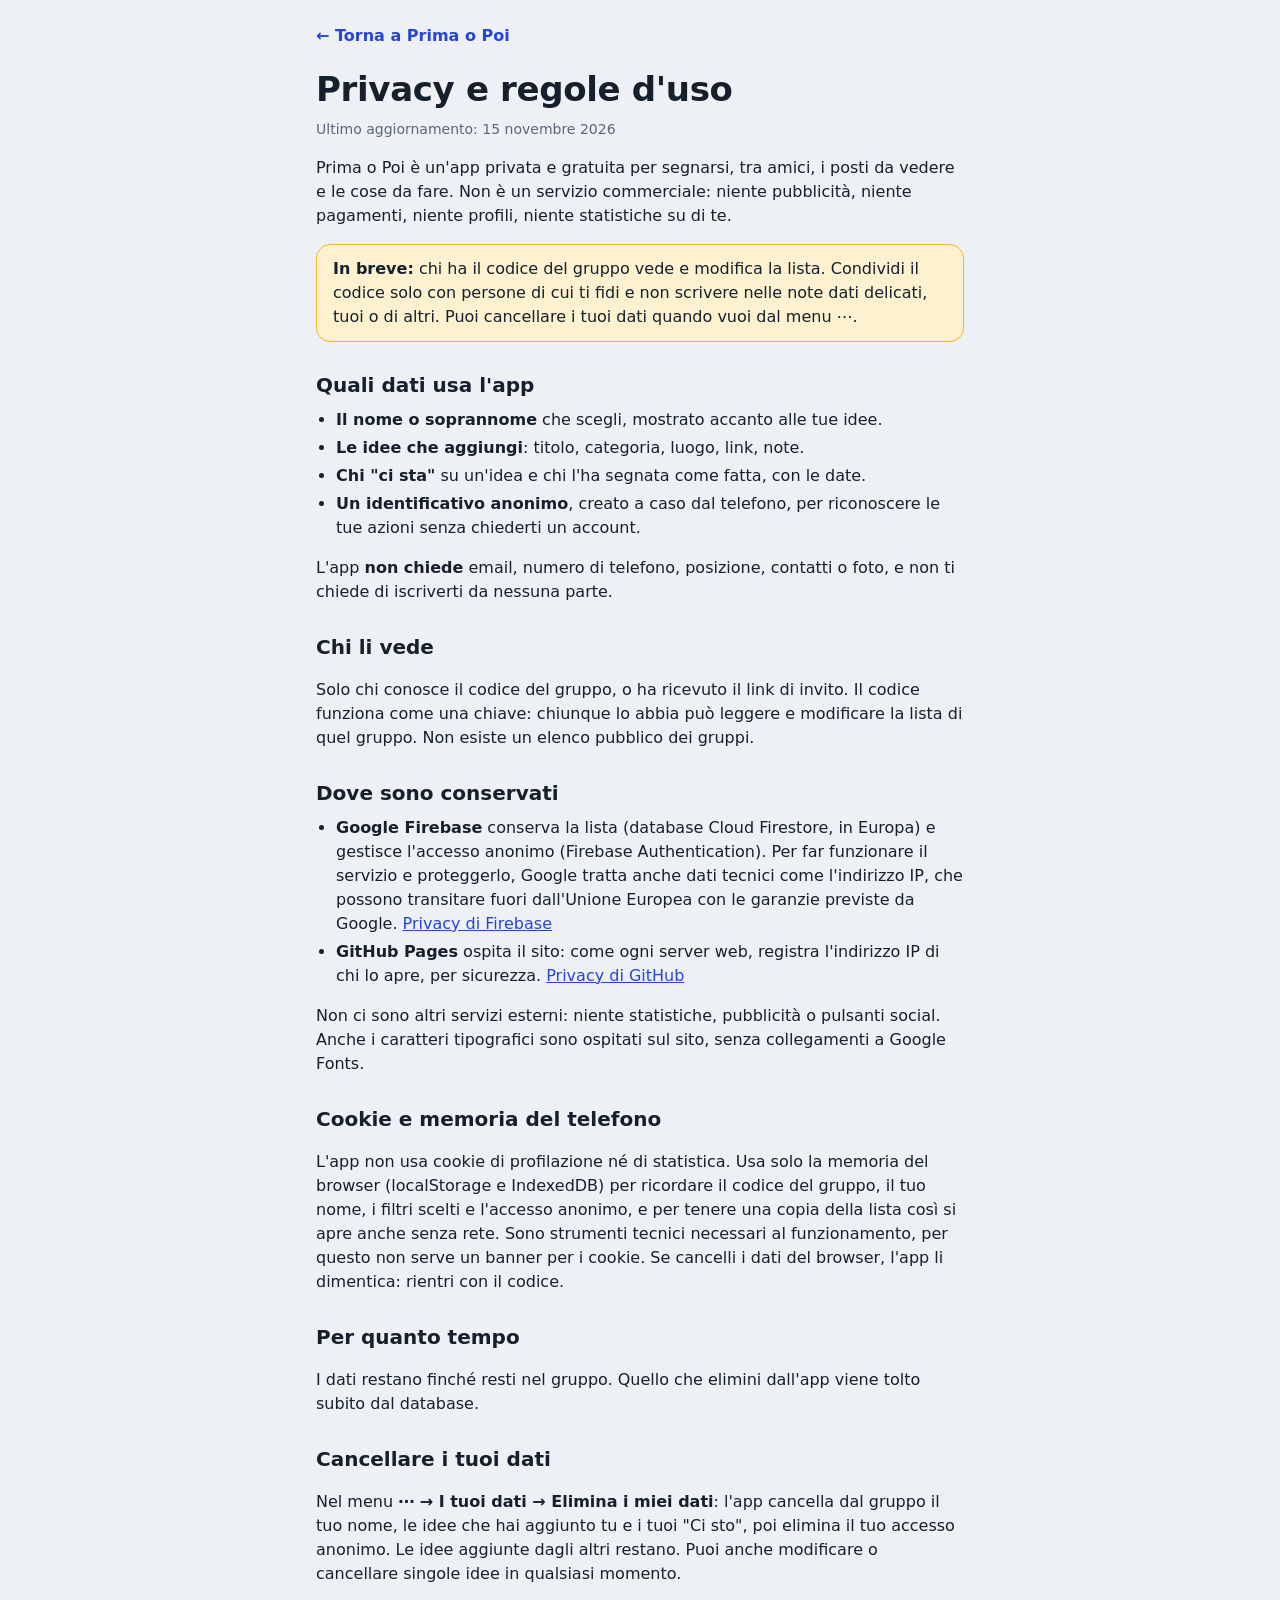
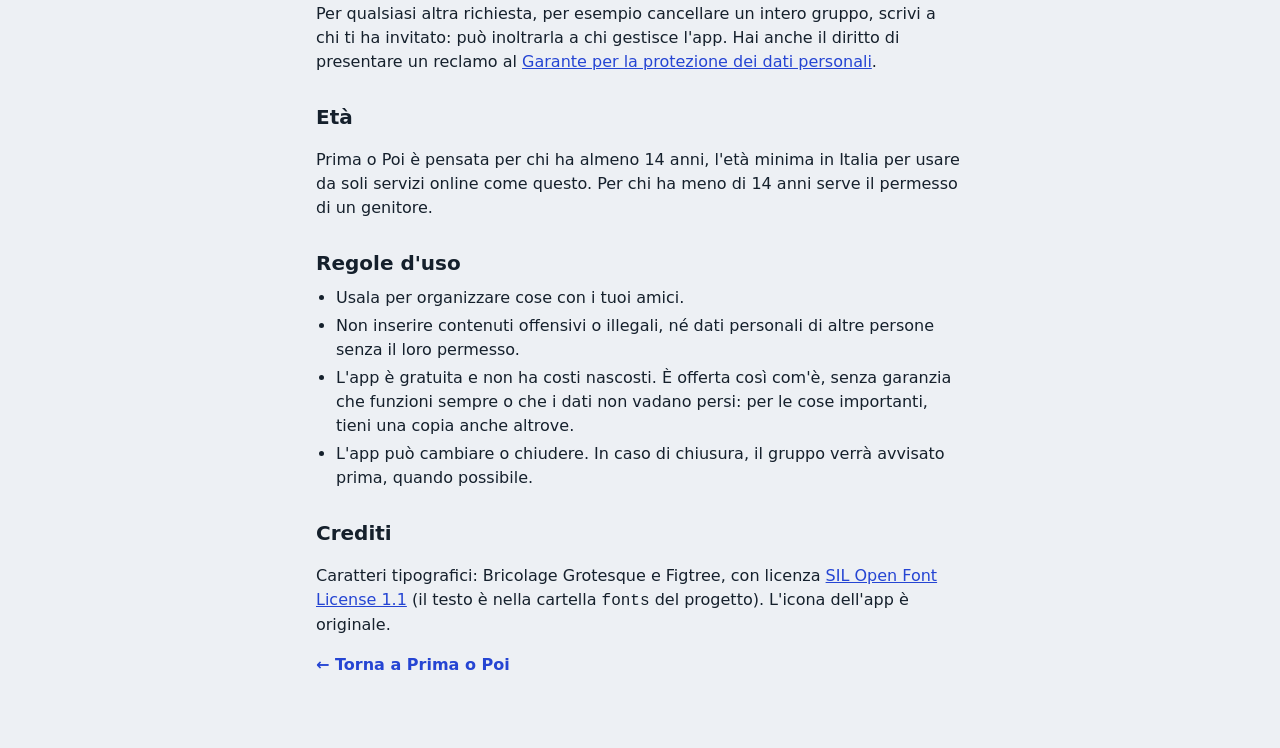
==== privacy.html @ 7137e822 "Privacy: pagina informativa, eliminazione dei propri dati, font ospitati sul sito - privacy.html con" ====
<!doctype html>
<html lang="it">
<head>
<meta charset="utf-8">
<meta name="viewport" content="width=device-width, initial-scale=1, viewport-fit=cover">
<title>Privacy e regole · Prima o Poi</title>
<meta name="theme-color" content="#EDF0F4" media="(prefers-color-scheme: light)">
<meta name="theme-color" content="#0E131A" media="(prefers-color-scheme: dark)">
<link rel="icon" href="icons/icon-192.png" type="image/png">
<link rel="stylesheet" href="style.css">
<style>
  .doc { max-width: 680px; margin: 0 auto; padding: max(24px, env(safe-area-inset-top)) var(--gut-r) max(48px, env(safe-area-inset-bottom)) var(--gut-l); }
  .doc h1 { font-size: 34px; letter-spacing: -0.01em; margin: 8px 0 4px; }
  .doc h2 { font-size: 20px; margin: 28px 0 8px; }
  .doc p, .doc li { max-width: 65ch; }
  .doc ul { padding-left: 20px; margin: 8px 0; }
  .doc li { margin: 4px 0; }
  .doc a { color: var(--accent); }
  .doc .back { display: inline-block; font-weight: 600; text-decoration: none; margin-bottom: 8px; }
  .doc .updated { color: var(--muted); font-size: 14px; margin: 0 0 8px; }
  .doc .box { background: var(--sun-soft); border: 1px solid var(--sun); border-radius: var(--r); padding: 12px 16px; margin: 16px 0; }
</style>
</head>
<body>
<main class="doc">
  <a class="back" href="./">← Torna a Prima o Poi</a>
  <h1>Privacy e regole d'uso</h1>
  <p class="updated">Ultimo aggiornamento: 15 novembre 2026</p>

  <p>Prima o Poi è un'app privata e gratuita per segnarsi, tra amici, i posti da vedere e le cose da fare. Non è un servizio commerciale: niente pubblicità, niente pagamenti, niente profili, niente statistiche su di te.</p>

  <div class="box">
    <strong>In breve:</strong> chi ha il codice del gruppo vede e modifica la lista. Condividi il codice solo con persone di cui ti fidi e non scrivere nelle note dati delicati, tuoi o di altri. Puoi cancellare i tuoi dati quando vuoi dal menu ⋯.
  </div>

  <h2>Quali dati usa l'app</h2>
  <ul>
    <li><strong>Il nome o soprannome</strong> che scegli, mostrato accanto alle tue idee.</li>
    <li><strong>Le idee che aggiungi</strong>: titolo, categoria, luogo, link, note.</li>
    <li><strong>Chi "ci sta"</strong> su un'idea e chi l'ha segnata come fatta, con le date.</li>
    <li><strong>Un identificativo anonimo</strong>, creato a caso dal telefono, per riconoscere le tue azioni senza chiederti un account.</li>
  </ul>
  <p>L'app <strong>non chiede</strong> email, numero di telefono, posizione, contatti o foto, e non ti chiede di iscriverti da nessuna parte.</p>

  <h2>Chi li vede</h2>
  <p>Solo chi conosce il codice del gruppo, o ha ricevuto il link di invito. Il codice funziona come una chiave: chiunque lo abbia può leggere e modificare la lista di quel gruppo. Non esiste un elenco pubblico dei gruppi.</p>

  <h2>Dove sono conservati</h2>
  <ul>
    <li><strong>Google Firebase</strong> conserva la lista (database Cloud Firestore, in Europa) e gestisce l'accesso anonimo (Firebase Authentication). Per far funzionare il servizio e proteggerlo, Google tratta anche dati tecnici come l'indirizzo IP, che possono transitare fuori dall'Unione Europea con le garanzie previste da Google. <a href="https://firebase.google.com/support/privacy" target="_blank" rel="noopener">Privacy di Firebase</a></li>
    <li><strong>GitHub Pages</strong> ospita il sito: come ogni server web, registra l'indirizzo IP di chi lo apre, per sicurezza. <a href="https://docs.github.com/it/site-policy/privacy-policies/github-general-privacy-statement" target="_blank" rel="noopener">Privacy di GitHub</a></li>
  </ul>
  <p>Non ci sono altri servizi esterni: niente statistiche, pubblicità o pulsanti social. Anche i caratteri tipografici sono ospitati sul sito, senza collegamenti a Google Fonts.</p>

  <h2>Cookie e memoria del telefono</h2>
  <p>L'app non usa cookie di profilazione né di statistica. Usa solo la memoria del browser (localStorage e IndexedDB) per ricordare il codice del gruppo, il tuo nome, i filtri scelti e l'accesso anonimo, e per tenere una copia della lista così si apre anche senza rete. Sono strumenti tecnici necessari al funzionamento, per questo non serve un banner per i cookie. Se cancelli i dati del browser, l'app li dimentica: rientri con il codice.</p>

  <h2>Per quanto tempo</h2>
  <p>I dati restano finché resti nel gruppo. Quello che elimini dall'app viene tolto subito dal database.</p>

  <h2>Cancellare i tuoi dati</h2>
  <p>Nel menu <strong>⋯ → I tuoi dati → Elimina i miei dati</strong>: l'app cancella dal gruppo il tuo nome, le idee che hai aggiunto tu e i tuoi "Ci sto", poi elimina il tuo accesso anonimo. Le idee aggiunte dagli altri restano. Puoi anche modificare o cancellare singole idee in qualsiasi momento.</p>
  <p>Per qualsiasi altra richiesta, per esempio cancellare un intero gruppo, scrivi a chi ti ha invitato: può inoltrarla a chi gestisce l'app. Hai anche il diritto di presentare un reclamo al <a href="https://www.garanteprivacy.it" target="_blank" rel="noopener">Garante per la protezione dei dati personali</a>.</p>

  <h2>Età</h2>
  <p>Prima o Poi è pensata per chi ha almeno 14 anni, l'età minima in Italia per usare da soli servizi online come questo. Per chi ha meno di 14 anni serve il permesso di un genitore.</p>

  <h2>Regole d'uso</h2>
  <ul>
    <li>Usala per organizzare cose con i tuoi amici.</li>
    <li>Non inserire contenuti offensivi o illegali, né dati personali di altre persone senza il loro permesso.</li>
    <li>L'app è gratuita e non ha costi nascosti. È offerta così com'è, senza garanzia che funzioni sempre o che i dati non vadano persi: per le cose importanti, tieni una copia anche altrove.</li>
    <li>L'app può cambiare o chiudere. In caso di chiusura, il gruppo verrà avvisato prima, quando possibile.</li>
  </ul>

  <h2>Crediti</h2>
  <p>Caratteri tipografici: Bricolage Grotesque e Figtree, con licenza <a href="https://openfontlicense.org" target="_blank" rel="noopener">SIL Open Font License 1.1</a> (il testo è nella cartella <code>fonts</code> del progetto). L'icona dell'app è originale.</p>

  <p><a class="back" href="./">← Torna a Prima o Poi</a></p>
</main>
</body>
</html>
---- style.css ----
/* Prima o Poi — pensata prima di tutto per il telefono: una colonna di biglietti, filtri che scorrono, pulsante "Aggiungi" in basso. */

/* Font ospitati sul sito (licenza SIL OFL, vedi fonts/): nessuna richiesta a Google Fonts. */
@font-face {
  font-family: "Bricolage Grotesque"; font-style: normal; font-weight: 200 800; font-display: swap;
  src: url("fonts/bricolage-grotesque-latin.woff2") format("woff2");
}
@font-face {
  font-family: "Figtree"; font-style: normal; font-weight: 300 900; font-display: swap;
  src: url("fonts/figtree-latin.woff2") format("woff2");
}

:root {
  --bg: #EDF0F4;
  --surface: #FFFFFF;
  --surface-2: #F6F8FA;
  --ink: #15202C;
  --muted: #5A6778;
  --line: #D4DBE4;
  --accent: #2545D3;
  --accent-ink: #FFFFFF;
  --accent-soft: #E3E8FC;
  --sun: #F2B526;
  --sun-ink: #382800;
  --sun-soft: #FDF1CF;
  --done: #1A6B42;
  --done-soft: #DDF2E6;
  --danger: #C2362F;
  --shadow: 0 1px 2px rgba(21,32,44,.06), 0 4px 14px rgba(21,32,44,.07);
  --f-display: "Bricolage Grotesque", "Segoe UI", system-ui, sans-serif;
  --f-body: "Figtree", "Segoe UI", system-ui, -apple-system, sans-serif;
  --r: 14px;
  --gut-l: max(16px, env(safe-area-inset-left, 0px));
  --gut-r: max(16px, env(safe-area-inset-right, 0px));
  color-scheme: light;
}
@media (prefers-color-scheme: dark) {
  :root {
    --bg: #0E131A; --surface: #17202B; --surface-2: #1C2632; --ink: #E7ECF2; --muted: #93A1B3; --line: #2A3644;
    --accent: #8197FF; --accent-ink: #0A1024; --accent-soft: #212C55; --sun: #F3C34C; --sun-ink: #2A1D00; --sun-soft: #3A3014;
    --done: #5DC78C; --done-soft: #17362A; --danger: #FF7B72; --shadow: 0 1px 2px rgba(0,0,0,.3), 0 4px 14px rgba(0,0,0,.25);
    color-scheme: dark;
  }
}

* { box-sizing: border-box; }
html { -webkit-text-size-adjust: 100%; }
body {
  margin: 0; background: var(--bg); color: var(--ink);
  font-family: var(--f-body); font-size: 16px; line-height: 1.5;
  -webkit-tap-highlight-color: transparent;
}
[hidden] { display: none !important; }
h1, h2, h3 { font-family: var(--f-display); text-wrap: balance; margin: 0; }
button, input, select, textarea { font: inherit; color: inherit; }
:focus-visible { outline: 2px solid var(--accent); outline-offset: 2px; }
.stack { display: flex; flex-direction: column; gap: 14px; }

.logo { font-size: 44px; font-weight: 800; letter-spacing: -0.02em; line-height: 1; }
.logo span { color: var(--accent); }
.logo.small { font-size: 24px; }

/* buttons & fields */
.btn { border: 0; border-radius: 12px; padding: 13px 18px; font-weight: 700; cursor: pointer; background: var(--accent); color: var(--accent-ink); font-size: 16px; }
.btn:active { transform: scale(.98); }
.btn:disabled { opacity: .5; cursor: not-allowed; }
.btn-soft { background: var(--accent-soft); color: var(--accent); }
.btn-ghost { background: none; color: var(--danger); border: 1px solid var(--line); }
.icon-btn { border: 0; background: none; width: 40px; height: 40px; border-radius: 50%; display: grid; place-items: center; cursor: pointer; color: var(--ink); font-size: 18px; flex: none; }
.icon-btn:hover { background: var(--surface-2); }
label.f { display: flex; flex-direction: column; gap: 6px; font-size: 13px; font-weight: 600; color: var(--muted); letter-spacing: .02em; }
label.f small { font-weight: 400; }
input[type=text], input[type=url], input[type=search], select, textarea {
  width: 100%; border: 1px solid var(--line); background: var(--surface-2); border-radius: 12px; padding: 12px 13px;
  font-size: 16px; /* 16px evita lo zoom automatico su iPhone */ color: var(--ink);
}
textarea { resize: vertical; }
input::placeholder, textarea::placeholder { color: var(--muted); opacity: .8; }
.formmsg { font-size: 14px; color: var(--danger); margin: 0; }
.formmsg:empty { display: none; }
.hint { font-size: 14px; color: var(--muted); margin: 0; }
.lbl { font-size: 12px; font-weight: 700; letter-spacing: .08em; text-transform: uppercase; color: var(--muted); }

/* onboarding */
.onboard { min-height: 100dvh; display: grid; place-items: center; padding: max(24px, env(safe-area-inset-top)) var(--gut-r) max(24px, env(safe-area-inset-bottom)) var(--gut-l); }
.onboard-card { width: 100%; max-width: 420px; display: flex; flex-direction: column; gap: 16px; }
.lead { margin: 0; color: var(--muted); font-size: 17px; }
.or { display: flex; align-items: center; gap: 12px; color: var(--muted); font-size: 14px; }
.or::before, .or::after { content: ""; flex: 1; height: 1px; background: var(--line); }

/* top bar */
.bar { position: sticky; top: 0; z-index: 5; background: var(--bg); border-bottom: 1px solid var(--line); padding-top: env(safe-area-inset-top, 0px); }
.bar-in { max-width: 760px; margin: 0 auto; display: flex; align-items: center; gap: 12px; padding: 10px var(--gut-r) 10px var(--gut-l); }
.tally { margin-left: auto; font-size: 14px; color: var(--muted); white-space: nowrap; }
.tally b { color: var(--ink); font-variant-numeric: tabular-nums; }

.page { max-width: 760px; margin: 0 auto; padding: 14px var(--gut-r) calc(110px + env(safe-area-inset-bottom, 0px)) var(--gut-l); display: flex; flex-direction: column; gap: 14px; }
.notice { border-radius: var(--r); padding: 12px 14px; background: var(--sun-soft); border: 1px solid var(--sun); font-size: 14px; }

/* toolbar */
.toolbar { display: flex; flex-direction: column; gap: 10px; }
.scroller { display: flex; gap: 8px; overflow-x: auto; scrollbar-width: none; margin: 0 calc(-1 * var(--gut-r)) 0 calc(-1 * var(--gut-l)); padding: 0 var(--gut-r) 0 var(--gut-l); }
.scroller::-webkit-scrollbar { display: none; }
.chips { display: flex; gap: 2px; background: var(--surface); border: 1px solid var(--line); border-radius: 999px; padding: 3px; flex: none; }
.chips button { border: 0; background: none; padding: 7px 13px; border-radius: 999px; cursor: pointer; font-size: 14px; font-weight: 600; color: var(--muted); white-space: nowrap; }
.chips button[aria-pressed="true"] { background: var(--ink); color: var(--bg); }
.row { display: grid; grid-template-columns: 1fr 1fr; gap: 8px; }
.toolbar select, .toolbar input[type=search] { background: var(--surface); padding: 9px 12px; font-size: 15px; border-radius: 999px; }
.toolbar input[type=search] { font-size: 16px; }

/* cards */
.list { display: grid; grid-template-columns: minmax(0, 1fr); gap: 14px; }
@media (min-width: 640px) { .list { grid-template-columns: repeat(2, minmax(0, 1fr)); } }
.card { background: var(--surface); border: 1px solid var(--line); border-radius: var(--r); box-shadow: var(--shadow); display: flex; flex-direction: column; min-width: 0; position: relative; overflow: hidden; }
.card .top { display: flex; align-items: center; gap: 6px; flex-wrap: wrap; padding: 14px 16px 0; padding-right: 110px; }
.pill { font-size: 11px; font-weight: 700; letter-spacing: .08em; text-transform: uppercase; padding: 3px 8px; border-radius: 6px; }
.pill.posto { background: var(--accent-soft); color: var(--accent); }
.pill.attivita { background: var(--sun-soft); color: var(--ink); }
.cat { font-size: 13px; color: var(--muted); }
.card h3 { font-size: 20px; font-weight: 700; line-height: 1.2; padding: 8px 16px 0; overflow-wrap: anywhere; }
.body { padding: 6px 16px 14px; display: flex; flex-direction: column; gap: 6px; font-size: 15px; flex: 1; }
.where { color: var(--muted); display: flex; gap: 8px; align-items: baseline; flex-wrap: wrap; overflow-wrap: anywhere; }
.body a { color: var(--accent); font-weight: 600; text-decoration: none; }
.note { margin: 0; white-space: pre-wrap; overflow-wrap: anywhere; }
.link { overflow-wrap: anywhere; }
.by { font-size: 13px; color: var(--muted); }
.edit { position: absolute; top: 8px; right: 8px; font-size: 13px; font-weight: 600; color: var(--muted); background: none; border: 0; padding: 6px 8px; cursor: pointer; border-radius: 8px; }
.card.is-done .edit { display: none; }

.stub { border-top: 2px dashed var(--line); padding: 10px 14px 12px 16px; display: flex; align-items: center; justify-content: space-between; gap: 8px; flex-wrap: wrap; background: var(--surface-2); position: relative; }
.stub::before, .stub::after { content: ""; position: absolute; top: -9px; width: 16px; height: 16px; border-radius: 50%; background: var(--bg); border: 1px solid var(--line); }
.stub::before { left: -9px; } .stub::after { right: -9px; }
.who { display: flex; align-items: center; gap: 8px; min-width: 0; }
.faces { display: flex; }
.face { width: 28px; height: 28px; border-radius: 50%; border: 2px solid var(--surface-2); margin-left: -8px; display: grid; place-items: center; font-size: 11px; font-weight: 700; color: #fff; }
.face:first-child { margin-left: 0; }
.count { font-size: 14px; color: var(--muted); }
.count b { color: var(--ink); font-variant-numeric: tabular-nums; }
.acts { display: flex; gap: 6px; margin-left: auto; }
.ghost { border: 1px solid var(--line); background: var(--surface); border-radius: 999px; padding: 8px 12px; cursor: pointer; font-size: 14px; font-weight: 600; }
.ghost:disabled { opacity: .5; }
.ghost.on { background: var(--sun); border-color: var(--sun); color: var(--sun-ink); }
.ghost.ok { color: var(--done); }
.ghost.del { color: var(--muted); padding: 8px 11px; }
.ghost.del.arm { color: #fff; background: var(--danger); border-color: var(--danger); }
.card.is-done h3 { color: var(--muted); }
.stamp { position: absolute; top: 12px; right: 12px; transform: rotate(-8deg); border: 2px solid var(--done); color: var(--done); background: var(--done-soft); font-family: var(--f-display); font-weight: 800; font-size: 13px; letter-spacing: .08em; text-transform: uppercase; padding: 2px 8px; border-radius: 6px; }

.empty { background: var(--surface); border: 2px dashed var(--line); border-radius: var(--r); padding: 32px 20px; text-align: center; color: var(--muted); }
.empty h3 { color: var(--ink); font-size: 21px; margin-bottom: 6px; }
.empty p { margin: 0 auto; max-width: 42ch; }

/* floating add button */
.fab { position: fixed; z-index: 6; right: calc(var(--gut-r) + 0px); bottom: calc(18px + env(safe-area-inset-bottom, 0px)); border: 0; border-radius: 999px; background: var(--accent); color: var(--accent-ink); font-weight: 700; font-size: 16px; padding: 15px 22px; box-shadow: 0 6px 20px rgba(37,69,211,.35); cursor: pointer; display: flex; align-items: center; gap: 8px; }
.fab span { font-size: 24px; line-height: 0; margin-top: -2px; }

/* bottom sheets */
.sheet { border: 0; padding: 0; margin: auto auto 0; width: 100%; max-width: 560px; max-height: 92dvh; border-radius: 20px 20px 0 0; background: var(--surface); color: var(--ink); box-shadow: 0 -8px 40px rgba(0,0,0,.25); }
.sheet[open] { display: flex; flex-direction: column; }
.sheet::backdrop { background: rgba(10,16,24,.45); }
@media (min-width: 640px) { .sheet { margin: auto; border-radius: 20px; } }
.sheet > form { display: flex; flex-direction: column; min-height: 0; flex: 1; }
.sheet-head { display: flex; align-items: center; justify-content: space-between; gap: 8px; padding: 14px 12px 8px 20px; }
.sheet-head h2 { font-size: 22px; }
.sheet-body { padding: 4px 20px 16px; overflow-y: auto; min-height: 0; flex: 1; }
.sheet-foot { padding: 12px 20px calc(14px + env(safe-area-inset-bottom, 0px)); border-top: 1px solid var(--line); display: flex; flex-direction: column; }
.paste textarea { border-style: dashed; background: var(--accent-soft); border-color: var(--accent); }
.pastemsg { font-weight: 500; color: var(--accent); font-size: 14px; }
.pastemsg:empty { display: none; }
.seg { display: grid; grid-template-columns: 1fr 1fr; background: var(--surface-2); border: 1px solid var(--line); border-radius: 12px; padding: 3px; gap: 3px; }
.seg input { position: absolute; opacity: 0; pointer-events: none; }
.seg label { text-align: center; padding: 10px 6px; border-radius: 9px; cursor: pointer; font-weight: 600; color: var(--muted); }
.seg input:checked + label { background: var(--surface); color: var(--ink); box-shadow: var(--shadow); }
.seg input:focus-visible + label { outline: 2px solid var(--accent); }

.codebox { background: var(--accent-soft); border-radius: 12px; padding: 12px 14px; display: flex; flex-direction: column; gap: 2px; }
.codebox code { font-size: 22px; font-weight: 700; color: var(--accent); font-family: ui-monospace, "Cascadia Mono", Menlo, monospace; user-select: all; overflow-wrap: anywhere; }
.members ul { list-style: none; margin: 6px 0 0; padding: 0; display: flex; flex-wrap: wrap; gap: 6px; }
.members li { display: flex; align-items: center; gap: 6px; background: var(--surface-2); border: 1px solid var(--line); border-radius: 999px; padding: 3px 10px 3px 3px; font-size: 14px; }
.members .face { margin: 0; width: 24px; height: 24px; border: 0; font-size: 10px; }
.inline { display: flex; gap: 8px; }
.inline input { flex: 1; min-width: 0; }
.install p, .mydata p { margin: 4px 0 8px; font-size: 14px; color: var(--muted); }
.mydata { display: flex; flex-direction: column; border-top: 1px solid var(--line); padding-top: 14px; }
.btn-danger { background: none; color: var(--danger); border: 1px solid var(--danger); }
.btn-danger.arm { background: var(--danger); color: #fff; }
.legal { font-size: 14px; color: var(--muted); text-align: center; text-decoration: underline; text-underline-offset: 3px; }
.hint a { color: var(--accent); }

.toast { position: fixed; left: 50%; bottom: calc(86px + env(safe-area-inset-bottom, 0px)); transform: translateX(-50%); background: var(--ink); color: var(--bg); padding: 11px 16px; border-radius: 12px; font-size: 15px; box-shadow: var(--shadow); max-width: calc(100% - 32px); z-index: 30; text-align: center; }

@media (prefers-reduced-motion: reduce) { * { transition: none !important; animation: none !important; } }
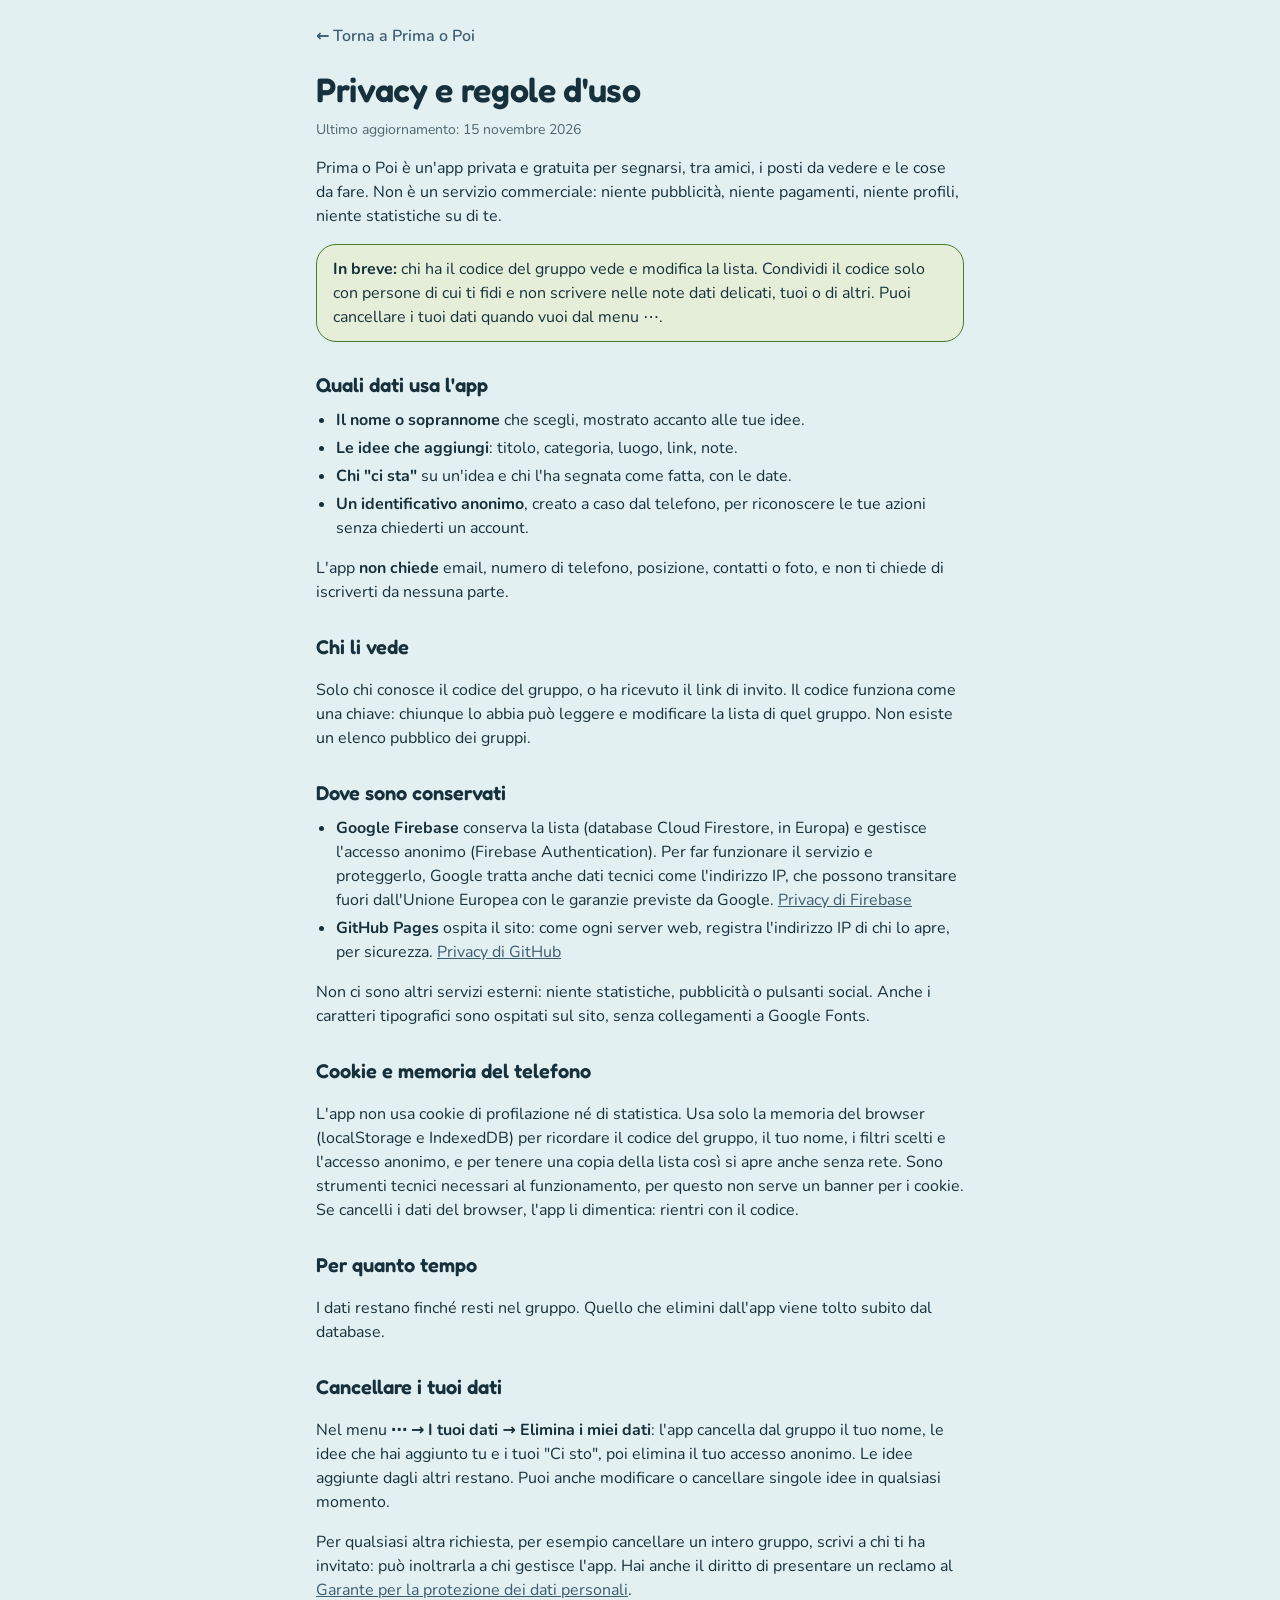
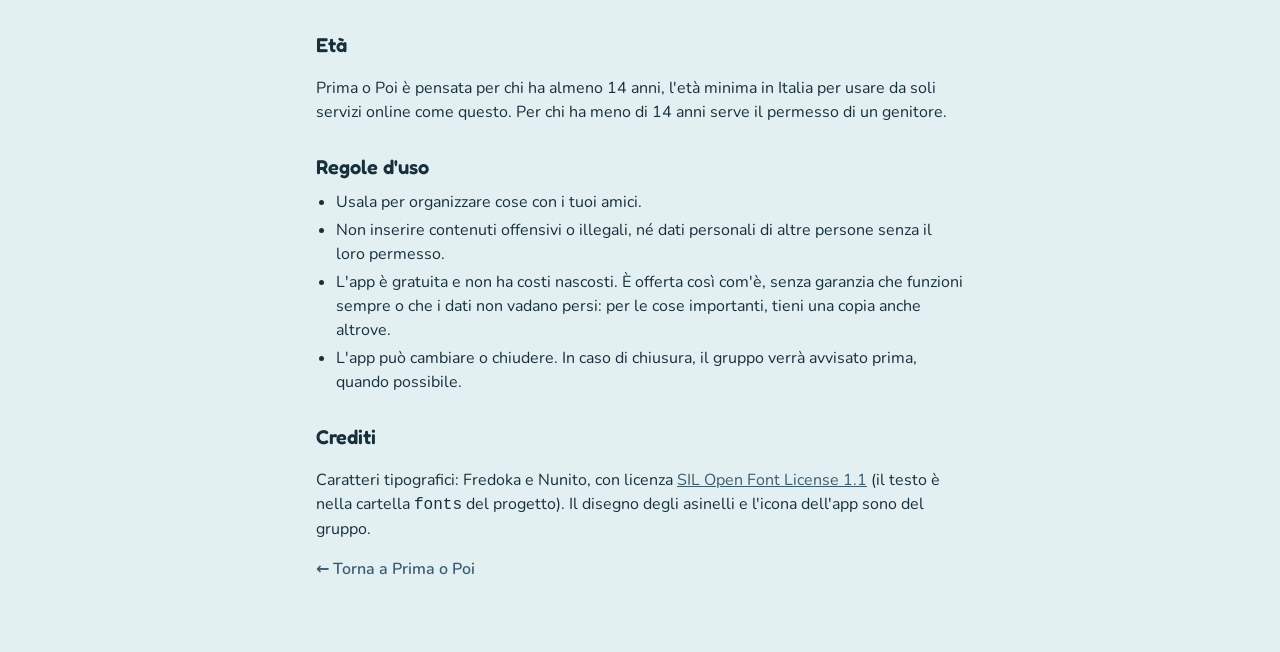
==== commit 57796238: "Nuovo look ispirato al disegno del gruppo - colori presi dall'illustrazione: cielo, asinelli blu ard" ====
--- a/privacy.html
+++ b/privacy.html
@@ -4,8 +4,8 @@
 <meta charset="utf-8">
 <meta name="viewport" content="width=device-width, initial-scale=1, viewport-fit=cover">
 <title>Privacy e regole · Prima o Poi</title>
-<meta name="theme-color" content="#EDF0F4" media="(prefers-color-scheme: light)">
-<meta name="theme-color" content="#0E131A" media="(prefers-color-scheme: dark)">
+<meta name="theme-color" content="#E3F0F2" media="(prefers-color-scheme: light)">
+<meta name="theme-color" content="#0E2129" media="(prefers-color-scheme: dark)">
 <link rel="icon" href="icons/icon-192.png" type="image/png">
 <link rel="stylesheet" href="style.css">
 <style>
@@ -74,7 +74,7 @@
   </ul>
 
   <h2>Crediti</h2>
-  <p>Caratteri tipografici: Bricolage Grotesque e Figtree, con licenza <a href="https://openfontlicense.org" target="_blank" rel="noopener">SIL Open Font License 1.1</a> (il testo è nella cartella <code>fonts</code> del progetto). L'icona dell'app è originale.</p>
+  <p>Caratteri tipografici: Fredoka e Nunito, con licenza <a href="https://openfontlicense.org" target="_blank" rel="noopener">SIL Open Font License 1.1</a> (il testo è nella cartella <code>fonts</code> del progetto). Il disegno degli asinelli e l'icona dell'app sono del gruppo.</p>
 
   <p><a class="back" href="./">← Torna a Prima o Poi</a></p>
 </main>
--- a/style.css
+++ b/style.css
@@ -1,44 +1,54 @@
-/* Prima o Poi — pensata prima di tutto per il telefono: una colonna di biglietti, filtri che scorrono, pulsante "Aggiungi" in basso. */
+/* Prima o Poi — stile "libro illustrato": cielo azzurro, asinelli blu ardesia, eliche color crema, alloro.
+   Pensata prima di tutto per il telefono: una colonna di biglietti, filtri che scorrono, pulsante "Aggiungi" in basso. */
 
 /* Font ospitati sul sito (licenza SIL OFL, vedi fonts/): nessuna richiesta a Google Fonts. */
 @font-face {
-  font-family: "Bricolage Grotesque"; font-style: normal; font-weight: 200 800; font-display: swap;
-  src: url("fonts/bricolage-grotesque-latin.woff2") format("woff2");
+  font-family: "Fredoka"; font-style: normal; font-weight: 300 700; font-display: swap;
+  src: url("fonts/fredoka-latin.woff2") format("woff2");
 }
 @font-face {
-  font-family: "Figtree"; font-style: normal; font-weight: 300 900; font-display: swap;
-  src: url("fonts/figtree-latin.woff2") format("woff2");
+  font-family: "Nunito"; font-style: normal; font-weight: 200 1000; font-display: swap;
+  src: url("fonts/nunito-latin.woff2") format("woff2");
 }
 
 :root {
-  --bg: #EDF0F4;
-  --surface: #FFFFFF;
-  --surface-2: #F6F8FA;
-  --ink: #15202C;
-  --muted: #5A6778;
-  --line: #D4DBE4;
-  --accent: #2545D3;
+  /* dal disegno: cielo, asinello, notte, crema delle eliche, alloro, nuvole */
+  --sky: #5FA9B8;
+  --sky-ink: #0F2F3A;
+  --cloud: #F4FAFB;
+  --bg: #E3F0F2;
+  --surface: #FFFCF4;
+  --surface-2: #F3F1E8;
+  --ink: #17313C;
+  --muted: #4E6670;
+  --line: #CFDDE0;
+  --accent: #3B5D70;        /* il blu degli asinelli */
   --accent-ink: #FFFFFF;
-  --accent-soft: #E3E8FC;
-  --sun: #F2B526;
-  --sun-ink: #382800;
-  --sun-soft: #FDF1CF;
-  --done: #1A6B42;
-  --done-soft: #DDF2E6;
-  --danger: #C2362F;
-  --shadow: 0 1px 2px rgba(21,32,44,.06), 0 4px 14px rgba(21,32,44,.07);
-  --f-display: "Bricolage Grotesque", "Segoe UI", system-ui, sans-serif;
-  --f-body: "Figtree", "Segoe UI", system-ui, -apple-system, sans-serif;
-  --r: 14px;
+  --accent-soft: #DCE9EE;
+  --sun: #4C7A2E;           /* alloro: "Ci sto" */
+  --sun-ink: #FFFFFF;
+  --sun-soft: #E5EED8;
+  --done: #1F4A5C;          /* timbro "Fatto" */
+  --done-soft: #DCEBEF;
+  --cream: #F6EEDC;
+  --danger: #B5352C;
+  --shadow: 0 1px 2px rgba(23,49,60,.08), 0 6px 18px rgba(23,49,60,.10);
+  --f-display: "Fredoka", "Trebuchet MS", system-ui, sans-serif;
+  --f-body: "Nunito", "Segoe UI", system-ui, -apple-system, sans-serif;
+  --r: 20px;
   --gut-l: max(16px, env(safe-area-inset-left, 0px));
   --gut-r: max(16px, env(safe-area-inset-right, 0px));
   color-scheme: light;
 }
 @media (prefers-color-scheme: dark) {
   :root {
-    --bg: #0E131A; --surface: #17202B; --surface-2: #1C2632; --ink: #E7ECF2; --muted: #93A1B3; --line: #2A3644;
-    --accent: #8197FF; --accent-ink: #0A1024; --accent-soft: #212C55; --sun: #F3C34C; --sun-ink: #2A1D00; --sun-soft: #3A3014;
-    --done: #5DC78C; --done-soft: #17362A; --danger: #FF7B72; --shadow: 0 1px 2px rgba(0,0,0,.3), 0 4px 14px rgba(0,0,0,.25);
+    /* la stessa scena, di notte */
+    --sky: #1D4654; --sky-ink: #EAF4F5; --cloud: #23505F;
+    --bg: #0E2129; --surface: #17303A; --surface-2: #1C3843; --ink: #EAF3F4; --muted: #9DB6BD; --line: #2A4752;
+    --accent: #A7C8DA; --accent-ink: #0C2430; --accent-soft: #22404D;
+    --sun: #9CC77A; --sun-ink: #13240A; --sun-soft: #25391F;
+    --done: #A9D4E3; --done-soft: #183A47; --cream: #EADFC6;
+    --danger: #FF8A80; --shadow: 0 1px 2px rgba(0,0,0,.3), 0 6px 18px rgba(0,0,0,.28);
     color-scheme: dark;
   }
 }
@@ -51,50 +61,56 @@
   -webkit-tap-highlight-color: transparent;
 }
 [hidden] { display: none !important; }
-h1, h2, h3 { font-family: var(--f-display); text-wrap: balance; margin: 0; }
+h1, h2, h3 { font-family: var(--f-display); font-weight: 600; text-wrap: balance; margin: 0; }
 button, input, select, textarea { font: inherit; color: inherit; }
-:focus-visible { outline: 2px solid var(--accent); outline-offset: 2px; }
+:focus-visible { outline: 3px solid var(--accent); outline-offset: 2px; }
 .stack { display: flex; flex-direction: column; gap: 14px; }
 
-.logo { font-size: 44px; font-weight: 800; letter-spacing: -0.02em; line-height: 1; }
-.logo span { color: var(--accent); }
-.logo.small { font-size: 24px; }
+.logo { font-family: var(--f-display); font-size: 46px; font-weight: 600; line-height: 1; color: var(--ink); }
+.logo span { color: var(--sun); }
+.logo.small { font-size: 23px; color: var(--sky-ink); white-space: nowrap; }
+.logo.small span { color: var(--cream); -webkit-text-stroke: 1.5px var(--sky-ink); paint-order: stroke fill; }
 
 /* buttons & fields */
-.btn { border: 0; border-radius: 12px; padding: 13px 18px; font-weight: 700; cursor: pointer; background: var(--accent); color: var(--accent-ink); font-size: 16px; }
+.btn { border: 0; border-radius: 999px; padding: 13px 20px; font-weight: 800; cursor: pointer; background: var(--accent); color: var(--accent-ink); font-size: 16px; }
 .btn:active { transform: scale(.98); }
 .btn:disabled { opacity: .5; cursor: not-allowed; }
 .btn-soft { background: var(--accent-soft); color: var(--accent); }
-.btn-ghost { background: none; color: var(--danger); border: 1px solid var(--line); }
-.icon-btn { border: 0; background: none; width: 40px; height: 40px; border-radius: 50%; display: grid; place-items: center; cursor: pointer; color: var(--ink); font-size: 18px; flex: none; }
-.icon-btn:hover { background: var(--surface-2); }
-label.f { display: flex; flex-direction: column; gap: 6px; font-size: 13px; font-weight: 600; color: var(--muted); letter-spacing: .02em; }
-label.f small { font-weight: 400; }
+.btn-ghost { background: none; color: var(--danger); border: 1.5px solid var(--line); }
+.icon-btn { border: 0; background: none; width: 42px; height: 42px; border-radius: 50%; display: grid; place-items: center; cursor: pointer; color: inherit; font-size: 18px; flex: none; }
+.icon-btn:hover { background: rgba(255,255,255,.25); }
+label.f { display: flex; flex-direction: column; gap: 6px; font-size: 13px; font-weight: 800; color: var(--muted); letter-spacing: .02em; }
+label.f small { font-weight: 600; }
 input[type=text], input[type=url], input[type=search], select, textarea {
-  width: 100%; border: 1px solid var(--line); background: var(--surface-2); border-radius: 12px; padding: 12px 13px;
+  width: 100%; border: 1.5px solid var(--line); background: var(--surface-2); border-radius: 14px; padding: 12px 14px;
   font-size: 16px; /* 16px evita lo zoom automatico su iPhone */ color: var(--ink);
 }
 textarea { resize: vertical; }
 input::placeholder, textarea::placeholder { color: var(--muted); opacity: .8; }
-.formmsg { font-size: 14px; color: var(--danger); margin: 0; }
+.formmsg { font-size: 14px; color: var(--danger); margin: 0; font-weight: 700; }
 .formmsg:empty { display: none; }
 .hint { font-size: 14px; color: var(--muted); margin: 0; }
-.lbl { font-size: 12px; font-weight: 700; letter-spacing: .08em; text-transform: uppercase; color: var(--muted); }
-
-/* onboarding */
-.onboard { min-height: 100dvh; display: grid; place-items: center; padding: max(24px, env(safe-area-inset-top)) var(--gut-r) max(24px, env(safe-area-inset-bottom)) var(--gut-l); }
-.onboard-card { width: 100%; max-width: 420px; display: flex; flex-direction: column; gap: 16px; }
+.lbl { font-size: 12px; font-weight: 800; letter-spacing: .08em; text-transform: uppercase; color: var(--muted); }
+
+/* onboarding: il cielo con il disegno del gruppo */
+.onboard { min-height: 100dvh; display: grid; justify-items: center; align-content: start; padding: calc(56px + env(safe-area-inset-top, 0px)) var(--gut-r) max(24px, env(safe-area-inset-bottom)) var(--gut-l);
+  background: linear-gradient(180deg, var(--sky) 0, var(--sky) 230px, var(--bg) 231px); }
+.onboard-card { width: 100%; max-width: 420px; display: flex; flex-direction: column; gap: 16px; background: var(--surface); border-radius: 28px; padding: 22px 20px 24px; box-shadow: var(--shadow); }
+.hero { display: block; width: 100%; max-width: 100%; aspect-ratio: 637 / 632; max-height: 240px; object-fit: cover; object-position: 50% 25%; border-radius: 20px; border: 4px solid var(--cream); transform: rotate(-1.2deg); box-shadow: var(--shadow); margin-top: -48px; background: var(--sky); }
 .lead { margin: 0; color: var(--muted); font-size: 17px; }
-.or { display: flex; align-items: center; gap: 12px; color: var(--muted); font-size: 14px; }
-.or::before, .or::after { content: ""; flex: 1; height: 1px; background: var(--line); }
-
-/* top bar */
-.bar { position: sticky; top: 0; z-index: 5; background: var(--bg); border-bottom: 1px solid var(--line); padding-top: env(safe-area-inset-top, 0px); }
-.bar-in { max-width: 760px; margin: 0 auto; display: flex; align-items: center; gap: 12px; padding: 10px var(--gut-r) 10px var(--gut-l); }
-.tally { margin-left: auto; font-size: 14px; color: var(--muted); white-space: nowrap; }
-.tally b { color: var(--ink); font-variant-numeric: tabular-nums; }
-
-.page { max-width: 760px; margin: 0 auto; padding: 14px var(--gut-r) calc(110px + env(safe-area-inset-bottom, 0px)) var(--gut-l); display: flex; flex-direction: column; gap: 14px; }
+.or { display: flex; align-items: center; gap: 12px; color: var(--muted); font-size: 14px; font-weight: 700; }
+.or::before, .or::after { content: ""; flex: 1; height: 2px; border-radius: 2px; background: var(--line); }
+
+/* top bar: una striscia di cielo con il bordo a nuvole */
+.bar { position: sticky; top: 0; z-index: 5; background: var(--sky); color: var(--sky-ink); padding-top: env(safe-area-inset-top, 0px); }
+.bar::after { content: ""; position: absolute; left: 0; right: 0; bottom: -11px; height: 12px; pointer-events: none;
+  background: radial-gradient(circle at 12px 0, var(--sky) 11px, transparent 12px) 0 0 / 34px 12px repeat-x; }
+.bar-in { max-width: 760px; margin: 0 auto; display: flex; align-items: center; gap: 8px; padding: 8px var(--gut-r) 8px var(--gut-l); }
+.mascot { width: 40px; height: 40px; border-radius: 50%; border: 2px solid var(--cream); flex: none; object-fit: cover; background: var(--sky); }
+.tally { margin-left: auto; font-size: 13px; font-weight: 700; color: var(--sky-ink); white-space: nowrap; }
+.tally b { color: var(--sky-ink); font-variant-numeric: tabular-nums; font-family: var(--f-display); font-size: 17px; }
+
+.page { max-width: 760px; margin: 0 auto; padding: 24px var(--gut-r) calc(110px + env(safe-area-inset-bottom, 0px)) var(--gut-l); display: flex; flex-direction: column; gap: 14px; }
 .notice { border-radius: var(--r); padding: 12px 14px; background: var(--sun-soft); border: 1px solid var(--sun); font-size: 14px; }
 
 /* toolbar */
@@ -151,7 +167,7 @@
 .empty p { margin: 0 auto; max-width: 42ch; }
 
 /* floating add button */
-.fab { position: fixed; z-index: 6; right: calc(var(--gut-r) + 0px); bottom: calc(18px + env(safe-area-inset-bottom, 0px)); border: 0; border-radius: 999px; background: var(--accent); color: var(--accent-ink); font-weight: 700; font-size: 16px; padding: 15px 22px; box-shadow: 0 6px 20px rgba(37,69,211,.35); cursor: pointer; display: flex; align-items: center; gap: 8px; }
+.fab { position: fixed; z-index: 6; right: calc(var(--gut-r) + 0px); bottom: calc(18px + env(safe-area-inset-bottom, 0px)); border: 0; border-radius: 999px; background: var(--accent); color: var(--accent-ink); font-weight: 800; font-size: 16px; padding: 15px 22px; box-shadow: 0 6px 20px rgba(23,49,60,.35); cursor: pointer; display: flex; align-items: center; gap: 8px; }
 .fab span { font-size: 24px; line-height: 0; margin-top: -2px; }
 
 /* bottom sheets */
@@ -190,3 +206,11 @@
 .toast { position: fixed; left: 50%; bottom: calc(86px + env(safe-area-inset-bottom, 0px)); transform: translateX(-50%); background: var(--ink); color: var(--bg); padding: 11px 16px; border-radius: 12px; font-size: 15px; box-shadow: var(--shadow); max-width: calc(100% - 32px); z-index: 30; text-align: center; }
 
 @media (prefers-reduced-motion: reduce) { * { transition: none !important; animation: none !important; } }
+
+/* tocchi del disegno */
+.empty img { width: 96px; height: 96px; border-radius: 50%; border: 3px solid var(--cream); margin: 0 auto 10px; display: block; background: var(--sky); }
+.card h3, .sheet-head h2, .empty h3 { font-weight: 600; }
+.stamp { font-weight: 700; }
+.chips button { font-weight: 800; }
+.ghost { font-weight: 800; border-width: 1.5px; }
+@media (max-width: 370px) { .mascot { display: none; } }
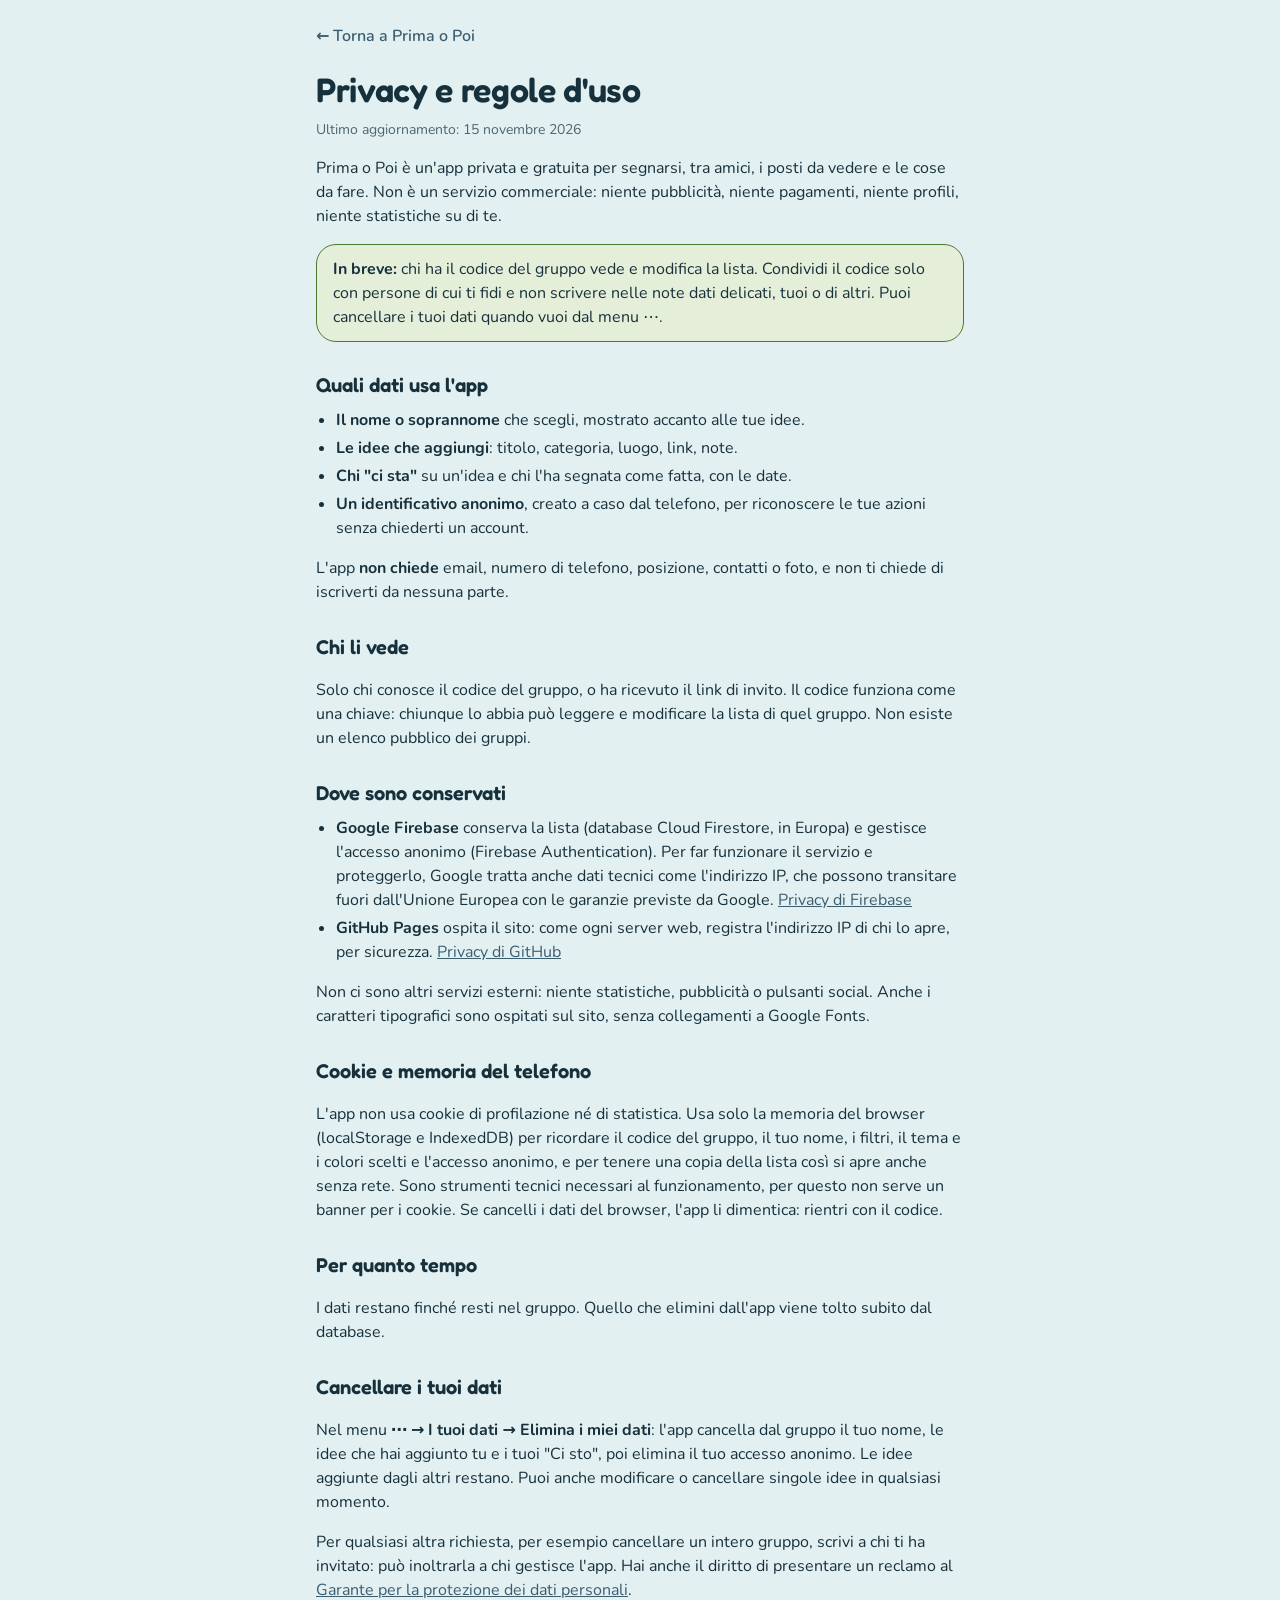
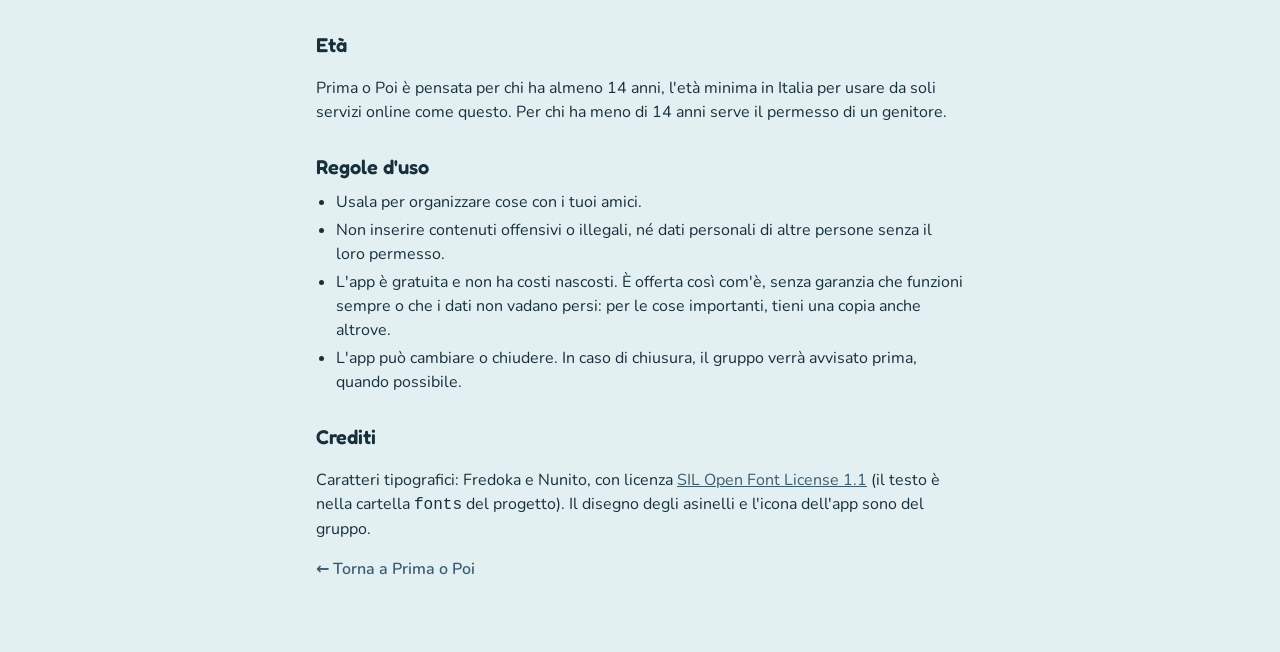
==== commit 36f3a652: "Tema chiaro di base e colori personalizzabili per posti e attività - tema chiaro anche con il telefo" ====
--- a/privacy.html
+++ b/privacy.html
@@ -4,8 +4,11 @@
 <meta charset="utf-8">
 <meta name="viewport" content="width=device-width, initial-scale=1, viewport-fit=cover">
 <title>Privacy e regole · Prima o Poi</title>
-<meta name="theme-color" content="#E3F0F2" media="(prefers-color-scheme: light)">
-<meta name="theme-color" content="#0E2129" media="(prefers-color-scheme: dark)">
+<meta name="theme-color" content="#E3F0F2">
+<script>
+  try { document.documentElement.dataset.theme = localStorage.getItem("pop-theme") || "light"; }
+  catch (e) { document.documentElement.dataset.theme = "light"; }
+</script>
 <link rel="icon" href="icons/icon-192.png" type="image/png">
 <link rel="stylesheet" href="style.css">
 <style>
@@ -53,7 +56,7 @@
   <p>Non ci sono altri servizi esterni: niente statistiche, pubblicità o pulsanti social. Anche i caratteri tipografici sono ospitati sul sito, senza collegamenti a Google Fonts.</p>
 
   <h2>Cookie e memoria del telefono</h2>
-  <p>L'app non usa cookie di profilazione né di statistica. Usa solo la memoria del browser (localStorage e IndexedDB) per ricordare il codice del gruppo, il tuo nome, i filtri scelti e l'accesso anonimo, e per tenere una copia della lista così si apre anche senza rete. Sono strumenti tecnici necessari al funzionamento, per questo non serve un banner per i cookie. Se cancelli i dati del browser, l'app li dimentica: rientri con il codice.</p>
+  <p>L'app non usa cookie di profilazione né di statistica. Usa solo la memoria del browser (localStorage e IndexedDB) per ricordare il codice del gruppo, il tuo nome, i filtri, il tema e i colori scelti e l'accesso anonimo, e per tenere una copia della lista così si apre anche senza rete. Sono strumenti tecnici necessari al funzionamento, per questo non serve un banner per i cookie. Se cancelli i dati del browser, l'app li dimentica: rientri con il codice.</p>
 
   <h2>Per quanto tempo</h2>
   <p>I dati restano finché resti nel gruppo. Quello che elimini dall'app viene tolto subito dal database.</p>
--- a/style.css
+++ b/style.css
@@ -40,9 +40,19 @@
   --gut-r: max(16px, env(safe-area-inset-right, 0px));
   color-scheme: light;
 }
+/* Tema: chiaro di base. "Scuro" lo forza, "Automatico" segue il telefono (data-theme su <html>, scelto nel menu). */
+:root[data-theme="dark"] {
+  /* la stessa scena, di notte */
+  --sky: #1D4654; --sky-ink: #EAF4F5; --cloud: #23505F;
+  --bg: #0E2129; --surface: #17303A; --surface-2: #1C3843; --ink: #EAF3F4; --muted: #9DB6BD; --line: #2A4752;
+  --accent: #A7C8DA; --accent-ink: #0C2430; --accent-soft: #22404D;
+  --sun: #9CC77A; --sun-ink: #13240A; --sun-soft: #25391F;
+  --done: #A9D4E3; --done-soft: #183A47; --cream: #EADFC6;
+  --danger: #FF8A80; --shadow: 0 1px 2px rgba(0,0,0,.3), 0 6px 18px rgba(0,0,0,.28);
+  color-scheme: dark;
+}
 @media (prefers-color-scheme: dark) {
-  :root {
-    /* la stessa scena, di notte */
+  :root[data-theme="auto"] {
     --sky: #1D4654; --sky-ink: #EAF4F5; --cloud: #23505F;
     --bg: #0E2129; --surface: #17303A; --surface-2: #1C3843; --ink: #EAF3F4; --muted: #9DB6BD; --line: #2A4752;
     --accent: #A7C8DA; --accent-ink: #0C2430; --accent-soft: #22404D;
@@ -52,6 +62,9 @@
     color-scheme: dark;
   }
 }
+
+/* Colori di posti e attività: scelti nel menu (app.js li scrive su <html>) */
+:root { --c-posto: #5FA9B8; --c-posto-ink: #0F2F3A; --c-att: #4C7A2E; --c-att-ink: #FFFFFF; }
 
 * { box-sizing: border-box; }
 html { -webkit-text-size-adjust: 100%; }
@@ -130,8 +143,10 @@
 .card { background: var(--surface); border: 1px solid var(--line); border-radius: var(--r); box-shadow: var(--shadow); display: flex; flex-direction: column; min-width: 0; position: relative; overflow: hidden; }
 .card .top { display: flex; align-items: center; gap: 6px; flex-wrap: wrap; padding: 14px 16px 0; padding-right: 110px; }
 .pill { font-size: 11px; font-weight: 700; letter-spacing: .08em; text-transform: uppercase; padding: 3px 8px; border-radius: 6px; }
-.pill.posto { background: var(--accent-soft); color: var(--accent); }
-.pill.attivita { background: var(--sun-soft); color: var(--ink); }
+.pill.posto { background: var(--c-posto); color: var(--c-posto-ink); }
+.card.k-posto { border-top: 6px solid var(--c-posto); }
+.card.k-attivita { border-top: 6px solid var(--c-att); }
+.pill.attivita { background: var(--c-att); color: var(--c-att-ink); }
 .cat { font-size: 13px; color: var(--muted); }
 .card h3 { font-size: 20px; font-weight: 700; line-height: 1.2; padding: 8px 16px 0; overflow-wrap: anywhere; }
 .body { padding: 6px 16px 14px; display: flex; flex-direction: column; gap: 6px; font-size: 15px; flex: 1; }
@@ -179,7 +194,7 @@
 .sheet-head { display: flex; align-items: center; justify-content: space-between; gap: 8px; padding: 14px 12px 8px 20px; }
 .sheet-head h2 { font-size: 22px; }
 .sheet-body { padding: 4px 20px 16px; overflow-y: auto; min-height: 0; flex: 1; }
-.sheet-foot { padding: 12px 20px calc(14px + env(safe-area-inset-bottom, 0px)); border-top: 1px solid var(--line); display: flex; flex-direction: column; }
+.sheet-foot { padding: 12px 20px calc(14px + env(safe-area-inset-bottom, 0px)); border-top: 1px solid var(--line); display: flex; flex-direction: column; gap: 10px; }
 .paste textarea { border-style: dashed; background: var(--accent-soft); border-color: var(--accent); }
 .pastemsg { font-weight: 500; color: var(--accent); font-size: 14px; }
 .pastemsg:empty { display: none; }
@@ -214,3 +229,37 @@
 .chips button { font-weight: 800; }
 .ghost { font-weight: 800; border-width: 1.5px; }
 @media (max-width: 370px) { .mascot { display: none; } }
+
+/* scelta del codice del gruppo */
+#create-code { font-family: ui-monospace, "Cascadia Mono", Menlo, monospace; font-weight: 700; color: var(--accent); }
+.dice { padding: 0; width: 48px; flex: none; font-size: 22px; }
+.btn-ghost-plain { background: none; color: var(--muted); padding: 8px; }
+
+/* doppioni */
+.dups { background: var(--sun-soft); border: 1.5px solid var(--sun); border-radius: var(--r); padding: 12px 14px; display: flex; flex-direction: column; gap: 8px; }
+.dups p { margin: 0; font-size: 14px; }
+.dups ul { list-style: none; margin: 0; padding: 0; display: flex; flex-direction: column; gap: 6px; }
+.dups li { display: flex; align-items: center; justify-content: space-between; gap: 8px; background: var(--surface); border-radius: 12px; padding: 6px 6px 6px 12px; min-width: 0; }
+.dups li span { overflow-wrap: anywhere; min-width: 0; }
+#menu .dups { background: var(--sun-soft); }
+.dupbox { background: var(--sun-soft); border: 1.5px solid var(--sun); border-radius: 16px; padding: 12px 14px; display: flex; flex-direction: column; gap: 10px; }
+.dupbox p { margin: 0; font-size: 15px; }
+.dup-acts { display: flex; flex-direction: column; gap: 8px; }
+.by.edited { font-style: italic; }
+
+/* Aspetto: tema e colori */
+.look { display: flex; flex-direction: column; gap: 12px; border-top: 1px solid var(--line); padding-top: 14px; }
+.look fieldset { border: 0; margin: 0; padding: 0; display: flex; flex-direction: column; gap: 8px; min-width: 0; }
+.look legend { padding: 0; margin-bottom: 6px; font-size: 13px; font-weight: 800; color: var(--muted); }
+.seg3 { display: grid; grid-template-columns: repeat(3, 1fr); background: var(--surface-2); border: 1.5px solid var(--line); border-radius: 999px; padding: 3px; gap: 3px; }
+.seg3 input, .swatches input { position: absolute; opacity: 0; pointer-events: none; }
+.seg3 label { text-align: center; padding: 8px 4px; border-radius: 999px; cursor: pointer; font-weight: 800; font-size: 14px; color: var(--muted); }
+.seg3 input:checked + label { background: var(--surface); color: var(--ink); box-shadow: var(--shadow); }
+.seg3 input:focus-visible + label { outline: 3px solid var(--accent); }
+.swatches { display: flex; flex-wrap: wrap; gap: 6px; }
+.swatches label { width: 33px; height: 33px; border-radius: 50%; cursor: pointer; display: grid; place-items: center; border: 3px solid var(--surface); box-shadow: 0 0 0 1.5px var(--line); font-size: 16px; font-weight: 900; }
+.swatches label span { visibility: hidden; }
+.swatches input:checked + label { box-shadow: 0 0 0 3px var(--ink); }
+.swatches input:checked + label span { visibility: visible; }
+.swatches input:focus-visible + label { outline: 3px solid var(--accent); outline-offset: 3px; }
+.look .preview { display: flex; gap: 8px; }
